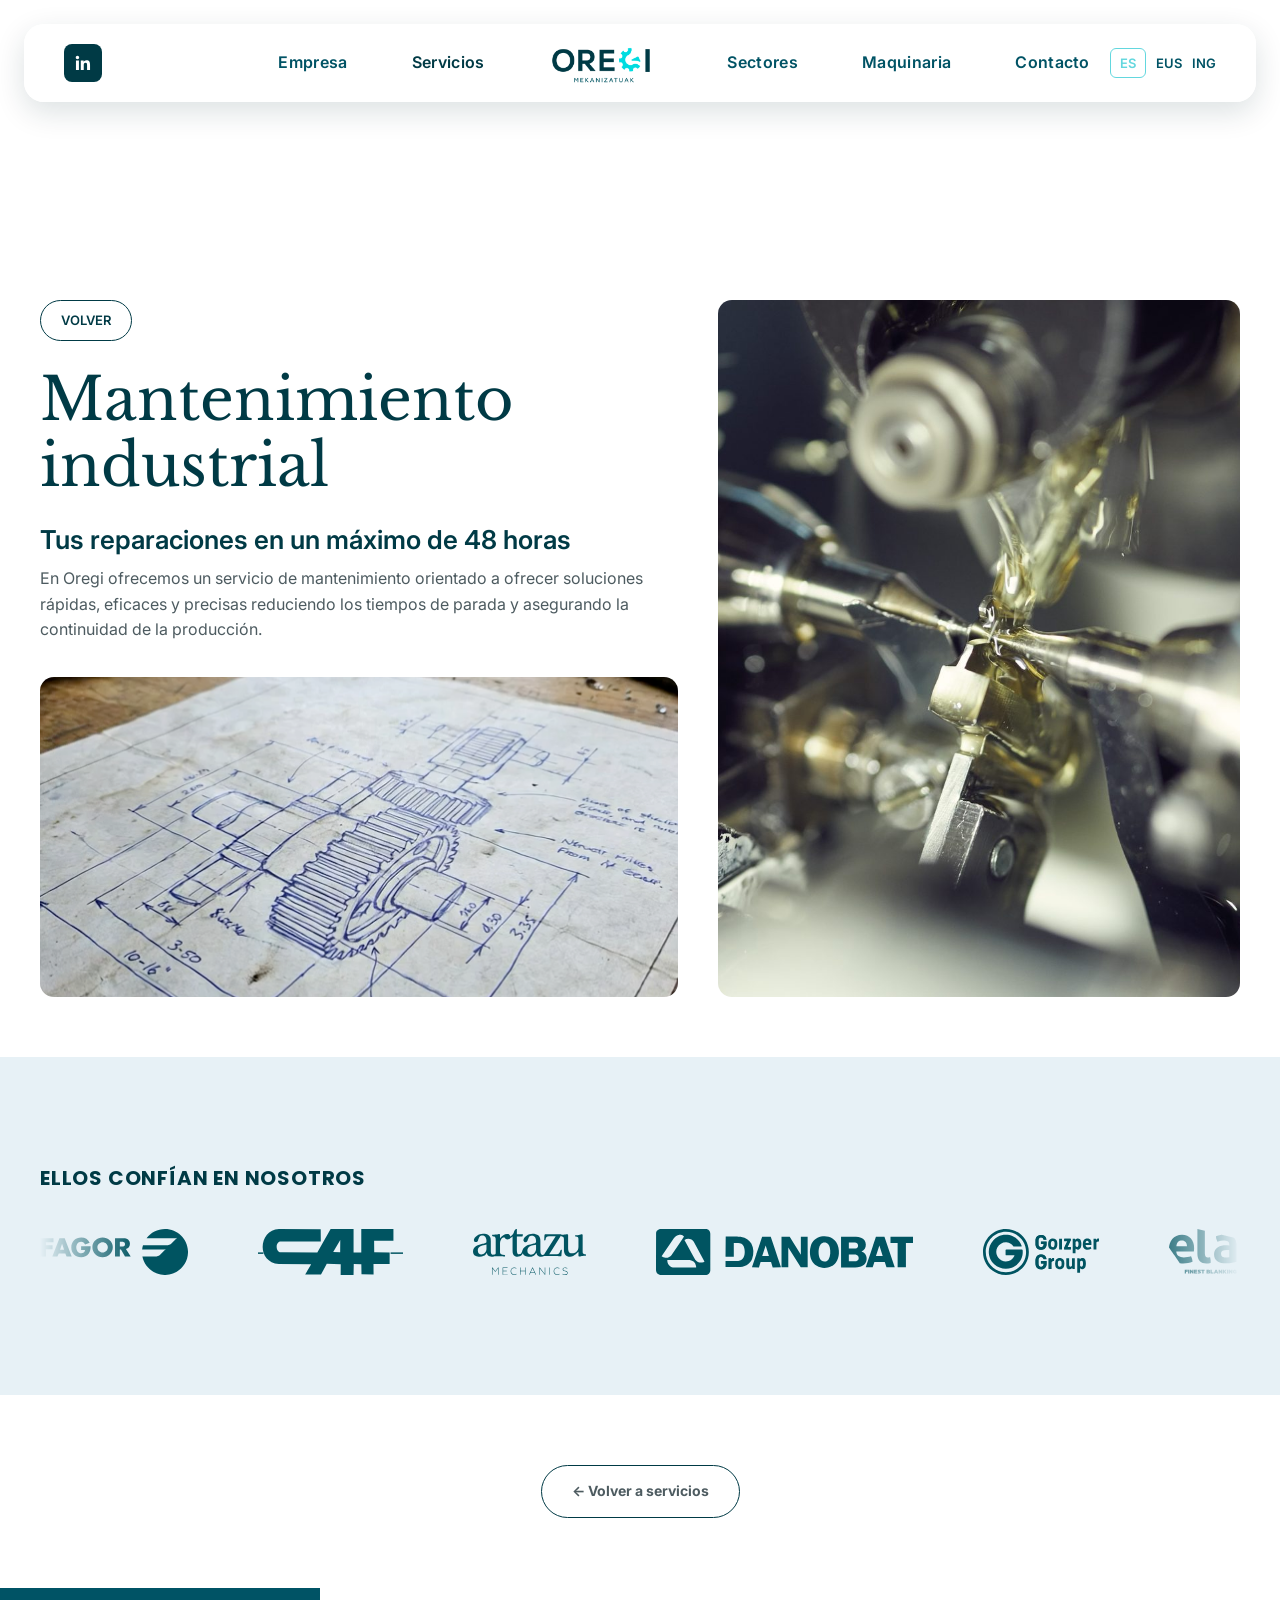
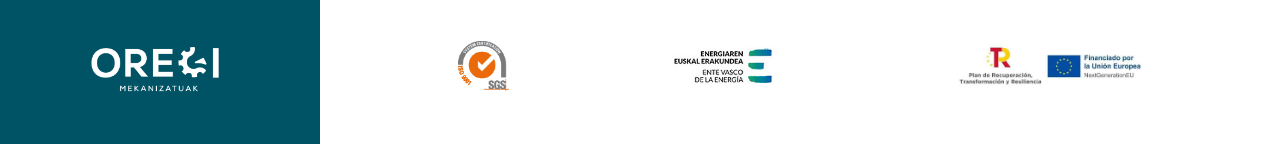
==== servicios/mantenimiento-industrial.html @ 9bdeaaed "Add heritage collage image to Nuestra historia, left-align text column" ====
<!DOCTYPE html>
<html lang="es">
<head>
<meta charset="UTF-8" />
<meta name="viewport" content="width=device-width, initial-scale=1.0" />
<title>Mantenimiento industrial — Oregi Mekanizatuak</title>
<meta name="description" content="Servicio de mantenimiento industrial rápido, eficaz y preciso que reduce los tiempos de parada y asegura la continuidad de la producción. Oregi Mekanizatuak, Bergara." />
<link rel="preconnect" href="https://fonts.googleapis.com" />
<link rel="preconnect" href="https://fonts.gstatic.com" crossorigin />
<link href="https://fonts.googleapis.com/css2?family=Poppins:wght@500;600;700&family=Inter:wght@400;500;600&family=Libre+Baskerville:ital@0;1&display=swap" rel="stylesheet" />
<link rel="stylesheet" href="../css/style.css?v=99" />
</head>
<body>

<nav class="site-nav">
  <div class="container">
    <a class="nav-social" href="#" aria-label="LinkedIn" target="_blank" rel="noopener">
      <svg viewBox="0 0 24 24"><path d="M20.447 20.452h-3.554v-5.569c0-1.328-.027-3.037-1.852-3.037-1.853 0-2.136 1.445-2.136 2.939v5.667H9.351V9h3.414v1.561h.046c.477-.9 1.637-1.85 3.37-1.85 3.601 0 4.267 2.37 4.267 5.455v6.286zM5.337 7.433c-1.144 0-2.063-.926-2.063-2.065 0-1.138.92-2.063 2.063-2.063 1.14 0 2.064.925 2.064 2.063 0 1.139-.925 2.065-2.064 2.065zm1.782 13.019H3.555V9h3.564v11.452z"/></svg>
    </a>
    <div class="nav-side nav-side-left">
      <ul class="nav-links">
        <li><a href="../index.html#empresa">Empresa</a></li>
        <li><a href="../index.html#servicios" class="active">Servicios</a></li>
      </ul>
    </div>
    <a href="../index.html" class="nav-logo"><img src="../img/logo-oregi-color.png" alt="Oregi Mekanizatuak" /></a>
    <div class="nav-side nav-side-right">
      <ul class="nav-links">
        <li><a href="../index.html#sectores">Sectores</a></li>
        <li><a href="../index.html#maquinaria">Maquinaria</a></li>
        <li><a href="../index.html#contacto">Contacto</a></li>
      </ul>
    </div>
    <div class="nav-lang">
      <span class="active">ES</span>
      <span>EUS</span>
      <span>ING</span>
    </div>
    <button class="nav-toggle" id="navToggle" aria-label="Abrir menú"><span></span><span></span><span></span></button>
  </div>
</nav>

<section class="service-hero">
  <div class="container service-hero-grid top-align">
    <div class="reveal">
      <a href="../index.html#servicios" class="back-btn">VOLVER</a>
      <h1>Mantenimiento<br />industrial</h1>
      <p class="service-hero-lead lead-lg">Tus reparaciones en un máximo de 48 horas</p>
      <p style="margin-top:6px;font-size:16px">En Oregi ofrecemos un servicio de mantenimiento orientado a ofrecer soluciones rápidas, eficaces y precisas reduciendo los tiempos de parada y asegurando la continuidad de la producción.</p>
      <video class="hero-video-block" src="../video/mantenimiento-hero.mp4" poster="../img/mantenimiento-hero-poster.jpg" autoplay muted loop playsinline></video>
    </div>
    <div class="service-hero-art reveal">
      <img src="../img/machine-tool.jpg" alt="Mantenimiento de maquinaria industrial en Oregi" />
    </div>
  </div>
</section>

<section class="section-tint">
  <div class="container">
    <div class="section-head reveal" style="margin-bottom:20px">
      <h2 style="font-size:20px;letter-spacing:0.04em;text-transform:uppercase">Ellos confían en nosotros</h2>
    </div>
    <div class="clients-marquee">
      <div class="clients-track">
        <img src="../img/clients/fagor.svg" alt="Fagor" />
        <img src="../img/clients/caf.svg" alt="CAF" />
        <img src="../img/clients/artazu.svg" alt="Artazu Mechanics" />
        <img src="../img/clients/danobat.svg" alt="Danobat" />
        <img src="../img/clients/goizper.svg" alt="Goizper Group" />
        <img src="../img/clients/elay.svg" alt="Elay" />
        <img src="../img/clients/urola.svg" alt="Urola" />
        <img src="../img/clients/erreka.svg" alt="Erreka" />
        <img src="../img/clients/lacor.svg" alt="Lacor" />
        <img src="../img/clients/recyde.svg" alt="Recyde" />
        <img src="../img/clients/fagor.svg" alt="" aria-hidden="true" />
        <img src="../img/clients/caf.svg" alt="" aria-hidden="true" />
        <img src="../img/clients/artazu.svg" alt="" aria-hidden="true" />
        <img src="../img/clients/danobat.svg" alt="" aria-hidden="true" />
        <img src="../img/clients/goizper.svg" alt="" aria-hidden="true" />
        <img src="../img/clients/elay.svg" alt="" aria-hidden="true" />
        <img src="../img/clients/urola.svg" alt="" aria-hidden="true" />
        <img src="../img/clients/erreka.svg" alt="" aria-hidden="true" />
        <img src="../img/clients/lacor.svg" alt="" aria-hidden="true" />
        <img src="../img/clients/recyde.svg" alt="" aria-hidden="true" />
      </div>
    </div>
  </div>
</section>

<div class="cta-back">
  <a href="../index.html#servicios">&larr; Volver a servicios</a>
</div>

<footer class="site-footer">
  <div class="footer-logo-block reveal">
    <img class="footer-logo" src="../img/logo-oregi-white.png" alt="Oregi Mekanizatuak" />
  </div>
  <div class="footer-partners reveal-group">
    <img class="badge-round" src="../img/iso-badge.png" alt="ISO 9001 SGS" />
    <img src="../img/eu-recovery-logo.png" alt="Plan de Recuperación, Transformación y Resiliencia — Financiado por la Unión Europea" />
    <img src="../img/ente-vasco-logo.jpg" alt="Ente Vasco de la Energía" />
  </div>
</footer>

<script src="../js/script.js?v=8"></script>
</body>
</html>
---- css/style.css ----
/* ===================================================
   Oregi Mekanizatuak — estilos generales
=================================================== */

:root {
  --dark: #003a45;
  --teal: #005365;
  --teal-2: #004a5a;
  --light-bg: #e7f1f6;
  --cyan: #00dce0;
  --cyan-2: #63d7de;
  --white: #ffffff;
  --text-body: #4d5b60;
  --text-body-light: rgba(255, 255, 255, 0.82);
  --max: 1280px;
  --radius: 14px;
  --font-head: 'Poppins', sans-serif;
  --font-body: 'Inter', sans-serif;
  --font-head-serif: 'Libre Baskerville', serif;
}

* , *::before, *::after { box-sizing: border-box; margin: 0; padding: 0; }

html { scroll-behavior: smooth; }

body {
  font-family: var(--font-body);
  color: var(--text-body);
  background: var(--white);
  line-height: 1.6;
  -webkit-font-smoothing: antialiased;
  overflow-x: hidden;
}

img { max-width: 100%; display: block; }

a { text-decoration: none; color: inherit; }

ul { list-style: none; }

button { font-family: inherit; cursor: pointer; }

h1, h2, h3, h4 {
  font-family: var(--font-head);
  color: var(--dark);
  font-weight: 700;
  line-height: 1.12;
}

.container {
  max-width: var(--max);
  margin: 0 auto;
  padding: 0 40px;
}

.eyebrow {
  display: inline-block;
  font-size: 13px;
  font-weight: 600;
  letter-spacing: 0.14em;
  color: var(--cyan);
  margin-bottom: 14px;
}

/* ===================== NAV ===================== */

.site-nav {
  position: fixed;
  top: 24px; left: 24px; right: 24px;
  z-index: 500;
  max-width: calc(var(--max) + 40px);
  margin: 0 auto;
  background: rgba(255, 255, 255, 0.97);
  border-radius: 20px;
  backdrop-filter: blur(10px);
  -webkit-backdrop-filter: blur(10px);
  box-shadow: 0 10px 30px rgba(0, 40, 50, 0.14);
}

.site-nav .container {
  display: flex;
  align-items: center;
  justify-content: space-between;
  height: 78px;
}

.nav-side {
  display: flex;
  align-items: center;
  gap: 28px;
  flex: 1;
  min-width: 0;
}
.nav-side-left { justify-content: flex-end; }
.nav-side-right { justify-content: flex-start; }

.nav-social {
  width: 38px;
  height: 38px;
  border-radius: 8px;
  background: var(--dark);
  color: var(--white);
  display: flex;
  align-items: center;
  justify-content: center;
  flex-shrink: 0;
}
.nav-social svg { width: 20px; height: 20px; fill: var(--white); }

.nav-links {
  display: flex;
  align-items: center;
  gap: 64px;
}
.nav-links a {
  font-size: 16px;
  font-weight: 600;
  letter-spacing: 0.02em;
  color: var(--teal);
  white-space: nowrap;
  transition: color 0.2s ease;
}
.nav-links a:hover { color: var(--cyan); }
.nav-links a.active { color: var(--dark); }

.nav-logo {
  display: flex;
  align-items: center;
  justify-content: center;
  flex-shrink: 0;
  margin: 0 56px;
}
.nav-logo img { height: 46px; width: auto; }

.nav-lang {
  display: flex;
  align-items: center;
  gap: 10px;
  flex-shrink: 0;
}
.nav-lang span {
  font-size: 13px;
  font-weight: 600;
  color: var(--teal);
  cursor: pointer;
}
.nav-lang span.active {
  color: var(--cyan-2);
  border: 1.5px solid var(--cyan-2);
  border-radius: 6px;
  padding: 4px 9px;
}

.nav-toggle {
  display: none;
  width: 30px; height: 22px;
  flex-direction: column;
  justify-content: space-between;
  background: none;
  border: none;
  flex-shrink: 0;
}
.nav-toggle span { display: block; height: 2.5px; width: 100%; background: var(--dark); border-radius: 2px; }

/* ===================== HERO (home) ===================== */

.hero {
  position: relative;
  min-height: 100vh;
  display: flex;
  align-items: center;
  justify-content: center;
  padding: 120px 0;
  overflow: hidden;
  text-align: center;
}
.hero::before {
  content: "";
  position: absolute;
  inset: 0;
  background: linear-gradient(180deg, rgba(0,20,25,0.55) 0%, rgba(0,25,30,0.72) 60%, rgba(0,58,69,0.9) 100%);
  z-index: 1;
}
.hero-bg {
  position: absolute;
  inset: 0;
  width: 100%; height: 100%;
  object-fit: cover;
  z-index: 0;
}
.hero-bg-static {
  display: none;
  position: absolute;
  inset: 0;
  width: 100%; height: 100%;
  object-fit: cover;
  z-index: 0;
}
.hero-mobile-overlay { display: none; }
.hero-content {
  position: relative;
  z-index: 2;
  max-width: 980px;
  margin: 0 auto;
  display: flex;
  flex-direction: column;
  align-items: center;
}
.hero-gear {
  width: 50px;
  margin-bottom: 26px;
}
.hero h1 {
  color: var(--white);
  font-family: 'Libre Baskerville', serif;
  font-size: clamp(30px, 4.6vw, 58px);
  font-weight: 400;
  line-height: 1.3;
}
.hero h1 .hero-line { display: block; white-space: nowrap; }
.hero h1 .hero-word { display: inline-block; white-space: nowrap; }
.hero h1 .letter {
  display: inline-block;
  opacity: 0;
  transform: translateY(22px);
  animation: letterIn 0.6s ease forwards;
}
@keyframes letterIn {
  to { opacity: 1; transform: translateY(0); }
}

/* ===================== SERVICE HERO (light) ===================== */

.service-hero {
  position: relative;
  padding: 300px 0 60px;
  background: var(--white);
  overflow: hidden;
  min-height: 1050px;
}
.ingenieria-section { padding-top: 90px; }
.service-hero-blueprint {
  position: absolute;
  top: 180px;
  right: -260px;
  width: 720px;
  max-width: 42vw;
  z-index: 0;
  pointer-events: none;
  -webkit-mask-image:
    linear-gradient(to right, transparent 0%, #000 14%),
    linear-gradient(to top, transparent 0%, #000 14%);
  -webkit-mask-repeat: no-repeat, no-repeat;
  -webkit-mask-size: 100% 100%, 100% 100%;
  -webkit-mask-composite: source-in;
  mask-image:
    linear-gradient(to right, transparent 0%, #000 14%),
    linear-gradient(to top, transparent 0%, #000 14%);
  mask-repeat: no-repeat, no-repeat;
  mask-size: 100% 100%, 100% 100%;
  mask-composite: intersect;
}
.back-btn {
  display: inline-flex;
  align-items: center;
  gap: 8px;
  margin-bottom: 26px;
  border: 1.5px solid var(--dark);
  border-radius: 30px;
  padding: 9px 20px;
  font-size: 13px;
  font-weight: 600;
  color: var(--dark);
  transition: all 0.2s ease;
}
.back-btn:hover { background: var(--dark); color: var(--white); }
.service-hero-text .back-btn { display: flex; width: max-content; }

.service-hero-grid {
  display: grid;
  grid-template-columns: 1.1fr 0.9fr;
  gap: 40px;
  align-items: center;
  position: relative;
  z-index: 2;
}
.service-hero-grid.single-col { display: block; }
.service-hero-text {
  position: relative;
  z-index: 1;
  max-width: 620px;
}
.service-hero-grid.single-col .service-hero-text { max-width: 900px; }
.service-hero h1 {
  font-family: var(--font-head-serif);
  font-weight: 400;
  font-size: clamp(38px, 4.6vw, 64px);
}
.service-hero-text h1 {
  font-size: clamp(50px, 6vw, 90px);
}
.hero-sub-grid {
  margin-top: 130px;
}
.service-hero-lead {
  font-weight: 600;
  color: var(--dark);
  font-size: 17px;
  margin: 20px 0 6px;
}
.service-hero-lead.lead-lg { font-size: 26px; }
.service-hero-text .service-hero-lead {
  font-family: var(--font-head-serif);
  font-weight: 400;
  font-size: clamp(38px, 4.6vw, 64px);
  color: var(--dark);
  margin: 0 0 8px;
}
.service-hero-grid.top-align { align-items: stretch; }
.service-hero-art {
  position: relative;
  height: 100%;
}
.service-hero-art img {
  position: relative;
  z-index: 1;
  width: 100%;
  height: 100%;
  object-fit: cover;
  border-radius: var(--radius);
}
.service-hero-art img.service-hero-gear-watermark {
  position: absolute;
  top: -40px;
  right: 30px;
  width: 55%;
  height: auto;
  object-fit: contain;
  z-index: 2;
  pointer-events: none;
  mix-blend-mode: multiply;
}
.hero-video-block {
  background: var(--teal);
  border-radius: var(--radius);
  width: 100%;
  height: 320px;
  margin-top: 34px;
  object-fit: cover;
  display: block;
}
.section-divider {
  border-top: 1px solid #d5dee1;
}

/* Accordion (materials list) */
.accordion {
  margin-top: 18px;
  border-top: 1px solid rgba(0,58,69,0.15);
  display: grid;
  grid-template-columns: 1fr 1fr;
  column-gap: 40px;
}
.accordion-item { border-bottom: 1px solid rgba(0,58,69,0.15); }
.accordion-trigger {
  width: 100%;
  display: flex;
  align-items: center;
  justify-content: space-between;
  gap: 12px;
  background: none;
  border: none;
  padding: 16px 2px;
  text-align: left;
  font-size: 16px;
  font-weight: 600;
  color: var(--dark);
}
.accordion-trigger .gear-ico { flex-shrink: 0; width: 20px; height: 20px; }
.accordion-trigger .label { flex: 1; }
.accordion-trigger .plus {
  font-size: 20px;
  font-weight: 400;
  color: var(--teal);
  transition: transform 0.25s ease;
  line-height: 1;
}
.accordion-item.open .plus { transform: rotate(45deg); }
.accordion-panel {
  max-height: 0;
  overflow: hidden;
  transition: max-height 0.3s ease;
}
.accordion-item.open .accordion-panel { max-height: 300px; }
.accordion-panel-inner { padding: 0 2px 18px 38px; font-size: 15px; color: var(--text-body); }

/* ===================== SECTION GENERIC ===================== */

section { position: relative; }

.section-dark {
  background: var(--teal);
  color: var(--text-body-light);
  padding: 110px 0;
}
.section-dark h2 { color: var(--white); }
.section-light {
  background: var(--white);
  padding: 110px 0;
}
.section-tint {
  background: var(--light-bg);
  padding: 110px 0;
}

.section-head {
  display: flex;
  justify-content: space-between;
  align-items: flex-end;
  gap: 40px;
  margin-bottom: 56px;
}
.section-head h2 { font-size: clamp(30px, 3.6vw, 44px); }
.section-head p { max-width: 420px; font-size: 15px; }
.section-head-center {
  justify-content: center;
  text-align: center;
}
.section-head-center h2 {
  font-family: var(--font-head-serif);
  font-weight: 400;
  font-size: clamp(38px, 4.6vw, 64px);
}
.section-dark .section-head p { color: var(--text-body-light); }

/* Servicios */
.services-section { overflow: hidden; }

.services-layout {
  position: relative;
  display: grid;
  grid-template-columns: 1fr 1.15fr;
  gap: 60px;
  align-items: center;
}

.services-gear-bg {
  position: absolute;
  top: 50%; left: 28%;
  width: 640px;
  max-width: 60vw;
  transform: translate(-50%, -50%);
  opacity: 0.55;
  filter: brightness(0) invert(90%) sepia(12%) saturate(300%) hue-rotate(155deg);
  pointer-events: none;
  z-index: 0;
}

.services-intro {
  position: relative;
  z-index: 1;
}
.services-intro h2 {
  font-family: var(--font-head-serif);
  font-weight: 400;
  font-size: clamp(38px, 4.6vw, 64px);
  margin-bottom: 30px;
}
.services-intro p {
  font-size: 15.5px;
  max-width: 440px;
  margin-bottom: 16px;
}
.services-intro strong { color: var(--dark); }

.services-cards {
  position: relative;
  z-index: 1;
  display: flex;
  flex-direction: column;
  gap: 26px;
}
.service-card {
  position: relative;
  overflow: hidden;
  background: var(--white);
  border: 1.5px solid rgba(0, 58, 69, 0.14);
  border-radius: var(--radius);
  padding: 34px 30px;
  display: flex;
  align-items: center;
  justify-content: space-between;
  gap: 20px;
  transition: border-color 0.25s ease, box-shadow 0.25s ease;
}
.service-card:hover { border-color: var(--cyan-2); box-shadow: 0 12px 30px rgba(0, 58, 69, 0.08); }
.service-card-gear-bg {
  position: absolute;
  top: 50%; right: -20px;
  width: 150px;
  transform: translateY(-50%);
  opacity: 0.35;
  filter: brightness(0) invert(90%) sepia(12%) saturate(300%) hue-rotate(155deg);
  pointer-events: none;
  z-index: 0;
}
.service-card h3, .service-card .more-btn { position: relative; z-index: 1; }
.service-card h3 {
  font-family: var(--font-head-serif);
  font-weight: 400;
  color: var(--dark);
  font-size: clamp(24px, 2.6vw, 32px);
}
.service-card .more-btn {
  flex-shrink: 0;
  display: inline-block;
  background: var(--dark);
  border-radius: 30px;
  padding: 13px 26px;
  font-size: 12px;
  font-weight: 700;
  letter-spacing: 0.04em;
  color: var(--white);
  transition: background 0.2s ease;
}
.service-card .more-btn:hover { background: var(--teal); }

.services-strip {
  position: relative;
  z-index: 1;
  margin-top: 70px;
  width: 100%;
  height: 340px;
  overflow: hidden;
}
.services-strip img { width: 100%; height: 100%; object-fit: cover; }
.services-strip::after { content: ""; position: absolute; inset: 0; background: rgba(0,20,25,0.5); }
.services-strip .strip-logo {
  position: absolute;
  inset: 0;
  z-index: 1;
  display: flex;
  align-items: center;
  justify-content: center;
}
.services-strip .strip-logo img {
  height: 78px;
  width: auto;
  filter: drop-shadow(0 6px 24px rgba(0,0,0,0.35));
}

/* Scroll reveal */
:root { --ease-reveal: cubic-bezier(0.23, 1, 0.32, 1); }
.reveal {
  opacity: 0;
  transform: translateY(32px);
  transition: opacity 0.7s var(--ease-reveal), transform 0.7s var(--ease-reveal);
}
.reveal.in-view {
  opacity: 1;
  transform: translateY(0);
}
.reveal-group > * {
  opacity: 0;
  transform: translateY(24px);
  transition: opacity 0.6s var(--ease-reveal), transform 0.6s var(--ease-reveal);
}
.reveal-group.in-view > * { opacity: 1; transform: translateY(0); }
.reveal-group.in-view > *:nth-child(1) { transition-delay: 0ms; }
.reveal-group.in-view > *:nth-child(2) { transition-delay: 70ms; }
.reveal-group.in-view > *:nth-child(3) { transition-delay: 140ms; }
.reveal-group.in-view > *:nth-child(4) { transition-delay: 210ms; }
.reveal-group.in-view > *:nth-child(5) { transition-delay: 280ms; }
.reveal-group.in-view > *:nth-child(6) { transition-delay: 350ms; }
.reveal-group.in-view > *:nth-child(7) { transition-delay: 420ms; }
.reveal-group.in-view > *:nth-child(8) { transition-delay: 490ms; }
.reveal-group.in-view > *:nth-child(n+9) { transition-delay: 560ms; }
@media (prefers-reduced-motion: reduce) {
  .reveal, .reveal-group > * {
    transform: none !important;
    transition: opacity 0.4s ease !important;
  }
}

/* Sectores tabs */
.sectores-tabs {
  display: flex;
  flex-wrap: wrap;
  justify-content: space-between;
  border-top: 1px solid rgba(0,58,69,0.12);
  padding-top: 10px;
  margin-bottom: 60px;
}
.sectores-tabs button {
  position: relative;
  display: flex;
  align-items: center;
  justify-content: center;
  background: none;
  border: none;
  border-radius: 12px;
  padding: 26px 18px;
  font-size: 15px;
  font-weight: 600;
  color: var(--dark);
  flex: 1;
  text-align: center;
  overflow: hidden;
}
.sectores-tabs button.active { background: var(--light-bg); }
.sectores-tabs button .gear-ico {
  position: absolute;
  top: 50%; left: 50%;
  width: 64px;
  height: 64px;
  transform: translate(-58%, -55%);
  opacity: 0.16;
  z-index: 0;
}
.sectores-tabs button.active .gear-ico { opacity: 0.3; }
.sectores-tabs button span { position: relative; z-index: 1; }

#sectores { padding-bottom: 0; padding-top: 60px; }
.maquinaria-grid {
  display: grid;
  grid-template-columns: 1fr 1fr;
  align-items: stretch;
  min-height: 520px;
  margin-top: 60px;
}
.maquinaria-text {
  position: relative;
  display: flex;
  flex-direction: column;
  justify-content: center;
  padding: 60px max(40px, calc((100vw - var(--max)) / 2 + 40px)) 60px max(40px, calc((100vw - var(--max)) / 2 + 40px));
  padding-right: 50px;
}
.maquinaria-gear-bg {
  position: absolute;
  top: 50%; left: 55%;
  width: 460px;
  max-width: 60vw;
  transform: translate(-50%, -50%);
  opacity: 0.5;
  filter: brightness(0) invert(90%) sepia(12%) saturate(300%) hue-rotate(155deg);
  pointer-events: none;
  z-index: 0;
}
.maquinaria-text h3,
.maquinaria-text ul { position: relative; z-index: 1; }
.maquinaria-text h3 {
  font-family: var(--font-head-serif);
  font-weight: 400;
  font-size: clamp(38px, 4.6vw, 64px);
  margin-bottom: 26px;
}
.maquinaria-text ul { display: flex; flex-direction: column; gap: 16px; }
.maquinaria-text li {
  display: flex;
  gap: 12px;
  font-size: 15px;
  color: var(--text-body);
}
.maquinaria-text li .gear-ico { flex-shrink: 0; width: 18px; height: 18px; margin-top: 2px; }
.maquinaria-grid .photo-wrap { position: relative; height: 100%; }
.maquinaria-grid .photo-wrap img {
  width: 100%;
  height: 100%;
  object-fit: cover;
  display: block;
}

/* Historia */
.historia {
  position: relative;
}
.historia-grid {
  display: grid;
  grid-template-columns: 1.05fr 0.95fr;
  gap: 70px;
  align-items: center;
  position: relative;
  z-index: 1;
}
.historia-text-col { text-align: left; }
.historia-logo { height: 54px; margin: 0 0 34px; }
.historia h2 {
  color: var(--white);
  font-family: var(--font-head-serif);
  font-weight: 400;
  font-size: clamp(48px, 6vw, 84px);
  margin-bottom: 30px;
}
.historia-text {
  position: relative;
}
.historia-text p { position: relative; z-index: 1; margin-bottom: 20px; font-size: 15.5px; text-align: left; text-wrap: balance; }
.historia-text p strong { color: var(--white); }
.historia-gear-bg {
  position: absolute;
  top: -40px; right: -20px;
  width: 340px;
  opacity: 0.06;
  z-index: 0;
  pointer-events: none;
}
.historia-signs { position: relative; z-index: 1; display: flex; align-items: flex-end; justify-content: flex-start; gap: 60px; margin-top: 40px; flex-wrap: wrap; }
.historia-sign { width: 170px; height: auto; opacity: 0.9; }
.historia-sign-aitor { width: 130px; }

.historia-heritage {
  position: relative;
  aspect-ratio: 1 / 1;
}
.historia-heritage img {
  width: 100%;
  height: 100%;
  object-fit: cover;
  -webkit-mask-image:
    linear-gradient(to right, transparent 0%, #000 14%, #000 86%, transparent 100%),
    linear-gradient(to bottom, transparent 0%, #000 14%, #000 86%, transparent 100%);
  -webkit-mask-repeat: no-repeat, no-repeat;
  -webkit-mask-size: 100% 100%, 100% 100%;
  -webkit-mask-composite: source-in;
  mask-image:
    linear-gradient(to right, transparent 0%, #000 14%, #000 86%, transparent 100%),
    linear-gradient(to bottom, transparent 0%, #000 14%, #000 86%, transparent 100%);
  mask-repeat: no-repeat, no-repeat;
  mask-size: 100% 100%, 100% 100%;
  mask-composite: intersect;
}

/* Contacto */
.contact-grid {
  display: grid;
  grid-template-columns: 0.85fr 1.15fr;
  gap: 60px;
  align-items: start;
}
h2.contact-title {
  font-family: var(--font-head-serif);
  font-weight: 400;
  font-size: clamp(38px, 4.6vw, 64px);
  color: var(--dark);
  margin-bottom: 34px;
}
.contact-gear-ico { width: 40px; height: 40px; margin-bottom: 18px; }
.contact-info h3 {
  font-size: 19px;
  font-weight: 700;
  letter-spacing: 0.03em;
  color: var(--dark);
  margin-bottom: 10px;
}
.contact-info p,
.contact-info a.contact-mail,
.contact-info .contact-phone {
  font-family: var(--font-body);
  font-size: 17px;
  display: block;
  margin-bottom: 4px;
}
.contact-info .contact-phone { margin-top: 16px; }
.contact-info a.contact-mail,
.contact-info .contact-phone {
  font-weight: 700;
  color: var(--dark);
}

.contact-form-wrap { position: relative; }
.contact-form-wrap form { display: flex; flex-direction: column; }
.form-row { display: grid; grid-template-columns: 1fr 1fr; gap: 16px; margin-bottom: 16px; }
.form-field input,
.form-field textarea {
  width: 100%;
  border: 1.5px solid rgba(0,58,69,0.2);
  border-radius: 10px;
  padding: 14px 16px;
  font-family: inherit;
  font-size: 14px;
  color: var(--dark);
  background: var(--white);
}
.form-field textarea { min-height: 120px; resize: vertical; margin-bottom: 20px; }
.form-field input:focus, .form-field textarea:focus { outline: none; border-color: var(--cyan-2); }
.btn-submit {
  align-self: flex-end;
  background: var(--dark);
  color: var(--white);
  border: none;
  border-radius: 10px;
  padding: 15px 34px;
  font-size: 14px;
  font-weight: 700;
  letter-spacing: 0.03em;
  transition: background 0.2s ease;
}
.btn-submit:hover { background: var(--dark); }

/* Footer */
.site-footer {
  display: flex;
  align-items: stretch;
  flex-wrap: wrap;
}
.footer-logo-block {
  background: var(--teal);
  flex: 0 0 320px;
  display: flex;
  align-items: center;
  justify-content: center;
  padding: 50px 40px;
}
.footer-logo { height: 56px; }
.footer-partners {
  flex: 1;
  background: var(--white);
  display: flex;
  align-items: center;
  justify-content: space-evenly;
  flex-wrap: wrap;
  gap: 40px;
  padding: 40px;
  min-width: 280px;
}
.footer-partners img { max-height: 50px; }
.footer-partners img.badge-round { height: 76px; }

/* Client logos strip (infinite marquee) */
.clients-marquee {
  overflow: hidden;
  padding: 20px 0 10px;
  -webkit-mask-image: linear-gradient(to right, transparent, #000 8%, #000 92%, transparent);
  mask-image: linear-gradient(to right, transparent, #000 8%, #000 92%, transparent);
}
.clients-track {
  display: flex;
  align-items: center;
  gap: 70px;
  width: max-content;
  animation: clients-scroll 28s linear infinite;
}
.clients-marquee:hover .clients-track { animation-play-state: paused; }
.clients-track img {
  height: 46px;
  width: auto;
  flex-shrink: 0;
}
@keyframes clients-scroll {
  from { transform: translateX(0); }
  to { transform: translateX(-50%); }
}

/* Photo pair (mantenimiento) */
.photo-pair {
  display: grid;
  grid-template-columns: 1.2fr 1fr;
  gap: 24px;
  margin-top: 60px;
}
.photo-pair img { border-radius: var(--radius); width: 100%; height: 320px; object-fit: cover; }
.photo-pair img.grayscale { filter: grayscale(1); }

/* Treatments list */
.treatments-grid {
  display: grid;
  grid-template-columns: 1fr 1fr;
  gap: 50px;
  align-items: start;
}
.treatments-grid h3 { position: relative; z-index: 2; font-family: var(--font-head-serif); font-weight: 400; font-size: clamp(38px, 4.6vw, 64px); grid-column: 1 / -1; margin-bottom: 30px; }
.treatments-divider { position: relative; z-index: 2; border-top: 1px solid #d5dee1; margin-bottom: 34px; }
.subcontrata-section { position: relative; overflow: hidden; padding-bottom: 320px; }
.subcontrata-plano {
  position: absolute;
  right: -60px;
  bottom: -40px;
  width: 1150px;
  max-width: 92vw;
  z-index: 1;
  pointer-events: none;
}
.treatments-grid { position: relative; z-index: 2; }
.subcontrata-art {
  position: relative;
  height: 460px;
  margin-top: 10px;
}
.subcontrata-art-bg,
.subcontrata-art-fg {
  position: absolute;
  top: 0;
  right: 0;
  width: 460px;
  max-width: 100%;
  pointer-events: none;
}
.subcontrata-art-bg { opacity: 0.45; right: 130px; }
.subcontrata-art-fg { top: 2px; right: 4px; z-index: 1; }
.treatment-col { display: flex; flex-direction: column; gap: 18px; }
.treatment-block .t-title { display: flex; align-items: center; gap: 10px; font-weight: 700; color: var(--dark); font-size: 15px; margin-bottom: 6px; }
.treatment-block .t-title .gear-ico { width: 18px; height: 18px; flex-shrink: 0; }
.treatment-block ul { padding-left: 30px; }
.treatment-block li { font-size: 14.5px; color: var(--text-body); margin-bottom: 3px; }

/* Ingenieria */
.ingenieria-grid {
  display: grid;
  grid-template-columns: 0.62fr 1fr;
  grid-template-areas: "media title" "media body";
  grid-template-rows: auto 1fr;
  column-gap: 60px;
  row-gap: 20px;
  align-items: stretch;
  min-height: 560px;
}
.ingenieria-title { grid-area: title; align-self: start; margin: 10px 0 0; font-family: var(--font-head-serif); font-weight: 400; font-size: clamp(38px, 4.6vw, 64px); }
.ingenieria-media { grid-area: media; position: relative; height: 100%; overflow: hidden; }
.ingenieria-grid .eng-photo {
  width: 100%;
  height: 100%;
  object-fit: cover;
  border-radius: var(--radius);
  filter: brightness(0.55);
}
.ingenieria-text { grid-area: body; display: flex; flex-direction: column; justify-content: flex-start; gap: 30px; }
.ingenieria-divider { border-top: 1px solid #d5dee1; }
.ingenieria-body { display: flex; align-items: flex-start; gap: 40px; }
.ingenieria-paragraphs { flex: 1; display: flex; flex-direction: column; gap: 18px; }
.nx-logo-overlay {
  position: absolute;
  left: 24px;
  bottom: 24px;
  width: 150px;
  background: rgba(255, 255, 255, 0.94);
  border-radius: 12px;
  padding: 12px 16px;
  box-shadow: 0 8px 24px rgba(0, 40, 50, 0.18);
  z-index: 1;
}

/* Mecanizado de precision */
.precision-section {
  position: relative;
  overflow: hidden;
}
.precision-section h3 {
  font-family: var(--font-head-serif);
  font-weight: 400;
  font-size: clamp(38px, 4.6vw, 64px);
  color: var(--dark);
  margin-bottom: 30px;
}
.precision-divider { border-top: 1px solid #d5dee1; margin-bottom: 34px; }
.precision-section p {
  max-width: 640px;
  color: var(--text-body);
}
.precision-section .container { position: relative; z-index: 1; }
.precision-rings {
  position: absolute;
  top: 50%;
  right: 60px;
  width: 300px;
  max-width: 28vw;
  z-index: 0;
  pointer-events: none;
}
.precision-rings.reveal.in-view { transform: translateY(-50%); }
.precision-rings.reveal { transform-origin: center center; }

/* Verificacion */
.verificacion {
  position: relative;
  overflow: hidden;
  padding: 110px 0 70px;
}
.verificacion-seal {
  display: block;
  width: 130px;
  max-width: 34vw;
  margin: 30px auto 0;
  opacity: 0.35;
  pointer-events: none;
}
.verificacion .container { position: relative; z-index: 1; text-align: center; }
.verificacion h3 {
  font-family: var(--font-head-serif);
  font-weight: 400;
  font-size: clamp(42px, 5.6vw, 80px);
  line-height: 1.15;
  max-width: 640px;
  margin: 0 auto;
}
.verificacion-divider {
  position: relative;
  z-index: 1;
  border-top: 1px solid #d5dee1;
  margin-top: 60px;
}

/* Gear icon inline */
.gear-ico { color: var(--cyan-2); }

/* CTA link back to services from service pages footer */
.cta-back {
  text-align: center;
  padding: 70px 0;
}
.cta-back a {
  display: inline-flex;
  align-items: center;
  gap: 10px;
  border: 1.5px solid var(--dark);
  border-radius: 30px;
  padding: 14px 30px;
  font-weight: 700;
  font-size: 14px;
}
.cta-back a:hover { background: var(--dark); color: var(--white); }

/* ===================== RESPONSIVE ===================== */

@media (max-width: 980px) {
  .services-layout,
  .maquinaria-grid,
  .contact-grid,
  .historia-grid,
  .ingenieria-grid,
  .treatments-grid,
  .photo-pair,
  .service-hero-grid { grid-template-columns: 1fr; }
  .historia-heritage { max-width: 480px; margin: 40px auto 0; }
  .accordion { grid-template-columns: 1fr; }
  .service-hero { padding: 110px 0 50px; min-height: 0; }
  .service-hero-art { order: -1; max-width: 420px; height: 340px; margin: 0 auto 20px; }
  .services-gear-bg { top: 190px; left: 50%; width: 300px; max-width: 70vw; opacity: 0.4; }
  .service-hero-blueprint { display: none; }
  .precision-rings { width: 220px; max-width: 34vw; right: 30px; }
  .footer-partners { justify-content: center; }
  .ingenieria-grid { grid-template-areas: "media" "title" "body"; row-gap: 10px; }
  .ingenieria-title { margin-top: 28px; }
  .ingenieria-media { height: 520px; }
  .ingenieria-body { flex-direction: column; }
  .subcontrata-art { height: 400px; }
  .subcontrata-art-bg, .subcontrata-art-fg { width: 400px; }
  .subcontrata-art-bg { right: 30px; }
  .treatments-grid h3 { margin-bottom: 16px; }
  .treatments-divider { margin-bottom: 18px; }
  .subcontrata-plano { width: 700px; max-width: none; bottom: 60px; right: -250px; }
  .subcontrata-plano.reveal.in-view { transform: rotate(90deg); }
  .subcontrata-plano.reveal { transform-origin: center center; }
}

@media (max-width: 760px) {
  .container { padding: 0 22px; }
  .hero-sub-grid { margin-top: 60px; }
  .accordion { margin-top: 14px; }
  .service-hero-text .service-hero-lead { font-size: clamp(26px, 7vw, 34px); }
  .hero-bg { display: none; }
  .hero-bg-static { display: block; }
  .hero::before { display: none; }
  .hero-mobile-overlay {
    display: block;
    position: absolute;
    inset: 0;
    z-index: 1;
    background: var(--teal);
    mix-blend-mode: multiply;
  }
  .nav-side, .nav-lang { display: none; }
  .nav-toggle { display: flex; }
  .site-nav .container { height: 70px; position: relative; }
  .nav-logo { position: absolute; left: 50%; top: 50%; transform: translate(-50%, -50%); margin: 0; }
  .nav-social { display: flex; order: 1; }
  .nav-toggle { order: 2; }
  .site-nav {
    transition:
      top 420ms var(--ease-reveal),
      left 420ms var(--ease-reveal),
      right 420ms var(--ease-reveal),
      bottom 420ms var(--ease-reveal),
      border-radius 420ms var(--ease-reveal),
      background 420ms var(--ease-reveal);
  }
  .hero { padding-bottom: 70px; }
  .hero h1 { font-size: clamp(26px, 7.5vw, 40px); }
  .hero h1 .hero-line { white-space: normal; }
  .section-dark, .section-light, .section-tint { padding: 70px 0; }
  .ingenieria-section { padding-top: 8px; }
  .section-head { flex-direction: column; align-items: flex-start; }
  .form-row { grid-template-columns: 1fr; }
  .sectores-tabs { display: grid; grid-template-columns: 1fr 1fr; gap: 12px; }
  .sectores-tabs button { min-width: 0; padding: 22px 14px; font-size: 14px; }
  .services-cards { gap: 20px; }
  .service-card { flex-direction: column; align-items: flex-start; gap: 20px; padding: 28px 24px; }
  .service-card .more-btn { align-self: flex-start; }
  .footer-logo-block { flex: 1 1 100%; }
  .footer-partners { justify-content: center; }
  .verificacion h3 { max-width: 100%; text-align: center; }
  .verificacion .container { display: flex; flex-direction: column; align-items: center; }
  .precision-rings {
    position: static;
    display: block;
    width: 180px;
    max-width: 55vw;
    margin: 0 auto 24px;
  }
  .precision-rings.reveal.in-view { transform: translateY(0); }
  .reveal { transform: translateY(56px); transition-duration: 0.85s; }
  .reveal-group > * { transform: translateY(42px); transition-duration: 0.75s; }
}

/* Mobile nav panel — smooth full-screen takeover */
.nav-toggle span {
  transition: transform 300ms var(--ease-reveal), opacity 200ms ease;
  transform-origin: center;
}
.site-nav.mobile-open .nav-toggle span:nth-child(1) { transform: translateY(9.5px) rotate(45deg); }
.site-nav.mobile-open .nav-toggle span:nth-child(2) { opacity: 0; }
.site-nav.mobile-open .nav-toggle span:nth-child(3) { transform: translateY(-9.5px) rotate(-45deg); }

.site-nav.mobile-open {
  top: 0; left: 0; right: 0; bottom: 0;
  max-width: none;
  border-radius: 0;
  background: var(--white);
  box-shadow: none;
  overflow-y: auto;
}
.site-nav.mobile-open .container {
  flex-direction: column;
  flex-wrap: nowrap;
  justify-content: center;
  align-items: flex-start;
  text-align: left;
  height: auto;
  min-height: 100%;
  padding-top: 34px;
  padding-bottom: 40px;
}
.site-nav.mobile-open .nav-logo {
  position: fixed;
  top: 30px;
  left: 36px;
  margin: 0;
  transform: none;
}
.site-nav.mobile-open .nav-toggle {
  position: fixed;
  top: 30px;
  right: 36px;
}
.site-nav.mobile-open .nav-social {
  display: flex;
  position: fixed;
  right: 36px;
  bottom: 28px;
}
.site-nav.mobile-open .nav-lang {
  display: flex;
  position: fixed;
  top: 34px;
  right: 84px;
}
.site-nav.mobile-open .nav-side {
  display: flex;
  flex-direction: column;
  align-items: flex-start;
  text-align: left;
  gap: 20px;
  padding: 0;
  opacity: 0;
  transform: translateY(14px);
  transition: opacity 420ms var(--ease-reveal) 120ms, transform 420ms var(--ease-reveal) 120ms;
}
.site-nav.mobile-open .nav-side-left { margin-top: 0; }
.site-nav.mobile-open .nav-side-right { margin-top: 24px; }
.site-nav.mobile-open.nav-panel-visible .nav-side { opacity: 1; transform: translateY(0); }
.site-nav.mobile-open .nav-links { flex-direction: column; align-items: flex-start; gap: 20px; }
.site-nav.mobile-open .nav-links a { font-size: 26px; font-family: var(--font-head-serif); }
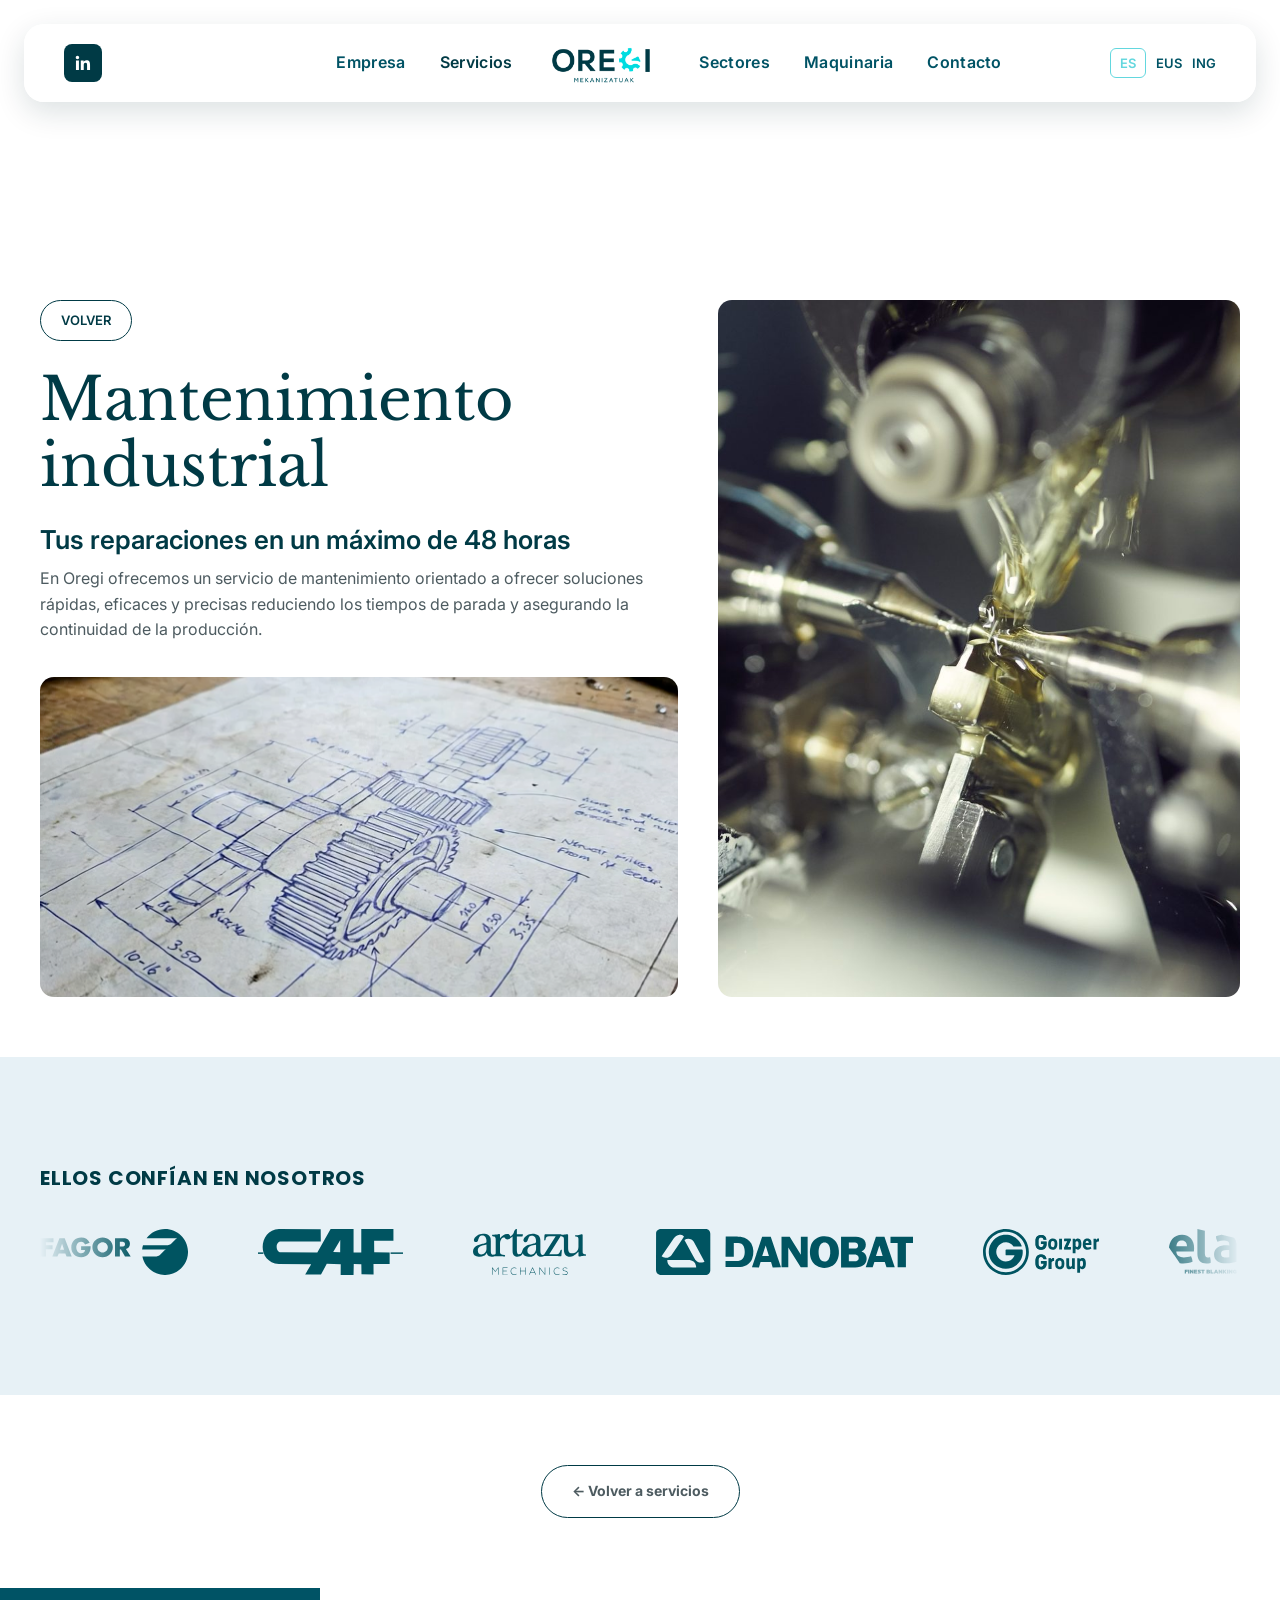
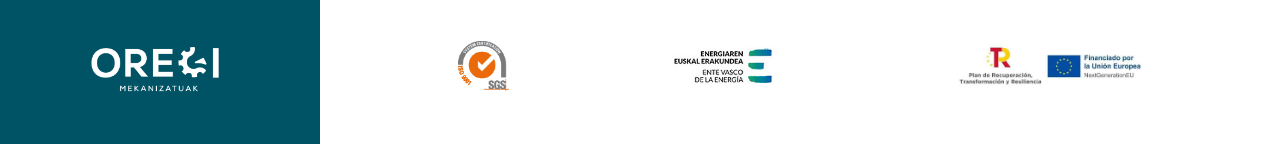
==== commit 1aaf73e7: "Tighten nav spacing so longer Basque nav labels don't overlap the language switcher" ====
--- a/servicios/mantenimiento-industrial.html
+++ b/servicios/mantenimiento-industrial.html
@@ -1,5 +1,5 @@
 <!DOCTYPE html>
-<html lang="es">
+<html lang="es" data-title-key="mantenimiento.pageTitle">
 <head>
 <meta charset="UTF-8" />
 <meta name="viewport" content="width=device-width, initial-scale=1.0" />
@@ -8,7 +8,7 @@
 <link rel="preconnect" href="https://fonts.googleapis.com" />
 <link rel="preconnect" href="https://fonts.gstatic.com" crossorigin />
 <link href="https://fonts.googleapis.com/css2?family=Poppins:wght@500;600;700&family=Inter:wght@400;500;600&family=Libre+Baskerville:ital@0;1&display=swap" rel="stylesheet" />
-<link rel="stylesheet" href="../css/style.css?v=99" />
+<link rel="stylesheet" href="../css/style.css?v=104" />
 </head>
 <body>
 
@@ -19,38 +19,38 @@
     </a>
     <div class="nav-side nav-side-left">
       <ul class="nav-links">
-        <li><a href="../index.html#empresa">Empresa</a></li>
-        <li><a href="../index.html#servicios" class="active">Servicios</a></li>
+        <li><a href="../index.html#empresa" data-i18n="nav.empresa">Empresa</a></li>
+        <li><a href="../index.html#servicios" class="active" data-i18n="nav.servicios">Servicios</a></li>
       </ul>
     </div>
     <a href="../index.html" class="nav-logo"><img src="../img/logo-oregi-color.png" alt="Oregi Mekanizatuak" /></a>
     <div class="nav-side nav-side-right">
       <ul class="nav-links">
-        <li><a href="../index.html#sectores">Sectores</a></li>
-        <li><a href="../index.html#maquinaria">Maquinaria</a></li>
-        <li><a href="../index.html#contacto">Contacto</a></li>
+        <li><a href="../index.html#sectores" data-i18n="nav.sectores">Sectores</a></li>
+        <li><a href="../index.html#maquinaria" data-i18n="nav.maquinaria">Maquinaria</a></li>
+        <li><a href="../index.html#contacto" data-i18n="nav.contacto">Contacto</a></li>
       </ul>
     </div>
     <div class="nav-lang">
-      <span class="active">ES</span>
-      <span>EUS</span>
-      <span>ING</span>
+      <span class="active" data-lang="es">ES</span>
+      <span data-lang="eu">EUS</span>
+      <span data-lang="en">ING</span>
     </div>
-    <button class="nav-toggle" id="navToggle" aria-label="Abrir menú"><span></span><span></span><span></span></button>
+    <button class="nav-toggle" id="navToggle" aria-label="Abrir menú" data-i18n-attr="aria-label:nav.toggleAria"><span></span><span></span><span></span></button>
   </div>
 </nav>
 
 <section class="service-hero">
   <div class="container service-hero-grid top-align">
     <div class="reveal">
-      <a href="../index.html#servicios" class="back-btn">VOLVER</a>
-      <h1>Mantenimiento<br />industrial</h1>
-      <p class="service-hero-lead lead-lg">Tus reparaciones en un máximo de 48 horas</p>
-      <p style="margin-top:6px;font-size:16px">En Oregi ofrecemos un servicio de mantenimiento orientado a ofrecer soluciones rápidas, eficaces y precisas reduciendo los tiempos de parada y asegurando la continuidad de la producción.</p>
+      <a href="../index.html#servicios" class="back-btn" data-i18n="common.back">VOLVER</a>
+      <h1 data-i18n="mantenimiento.hero.title">Mantenimiento<br />industrial</h1>
+      <p class="service-hero-lead lead-lg" data-i18n="mantenimiento.hero.lead">Tus reparaciones en un máximo de 48 horas</p>
+      <p style="margin-top:6px;font-size:16px" data-i18n="mantenimiento.hero.text">En Oregi ofrecemos un servicio de mantenimiento orientado a ofrecer soluciones rápidas, eficaces y precisas reduciendo los tiempos de parada y asegurando la continuidad de la producción.</p>
       <video class="hero-video-block" src="../video/mantenimiento-hero.mp4" poster="../img/mantenimiento-hero-poster.jpg" autoplay muted loop playsinline></video>
     </div>
     <div class="service-hero-art reveal">
-      <img src="../img/machine-tool.jpg" alt="Mantenimiento de maquinaria industrial en Oregi" />
+      <img src="../img/machine-tool.jpg" alt="Mantenimiento de maquinaria industrial en Oregi" data-i18n-attr="alt:mantenimiento.photoAlt" />
     </div>
   </div>
 </section>
@@ -58,7 +58,7 @@
 <section class="section-tint">
   <div class="container">
     <div class="section-head reveal" style="margin-bottom:20px">
-      <h2 style="font-size:20px;letter-spacing:0.04em;text-transform:uppercase">Ellos confían en nosotros</h2>
+      <h2 style="font-size:20px;letter-spacing:0.04em;text-transform:uppercase" data-i18n="clients.title">Ellos confían en nosotros</h2>
     </div>
     <div class="clients-marquee">
       <div class="clients-track">
@@ -88,7 +88,7 @@
 </section>
 
 <div class="cta-back">
-  <a href="../index.html#servicios">&larr; Volver a servicios</a>
+  <a href="../index.html#servicios" data-i18n="common.backToServices">&larr; Volver a servicios</a>
 </div>
 
 <footer class="site-footer">
@@ -102,6 +102,6 @@
   </div>
 </footer>
 
-<script src="../js/script.js?v=8"></script>
+<script src="../js/script.js?v=9"></script>
 </body>
 </html>
--- a/css/style.css
+++ b/css/style.css
@@ -110,7 +110,7 @@
 .nav-links {
   display: flex;
   align-items: center;
-  gap: 64px;
+  gap: 34px;
 }
 .nav-links a {
   font-size: 16px;
@@ -128,7 +128,7 @@
   align-items: center;
   justify-content: center;
   flex-shrink: 0;
-  margin: 0 56px;
+  margin: 0 28px;
 }
 .nav-logo img { height: 46px; width: auto; }
 
@@ -709,26 +709,25 @@
 .historia-sign { width: 170px; height: auto; opacity: 0.9; }
 .historia-sign-aitor { width: 130px; }
 
+.historia-grid-alt { grid-template-columns: 0.95fr 1.05fr; }
+.historia-heritage-title {
+  margin: 0 0 30px;
+  color: var(--white);
+  font-family: var(--font-head-serif);
+  font-weight: 400;
+  font-size: clamp(48px, 6vw, 84px);
+  line-height: 1.1;
+}
 .historia-heritage {
   position: relative;
   aspect-ratio: 1 / 1;
+  border-radius: var(--radius);
+  overflow: hidden;
 }
 .historia-heritage img {
   width: 100%;
   height: 100%;
   object-fit: cover;
-  -webkit-mask-image:
-    linear-gradient(to right, transparent 0%, #000 14%, #000 86%, transparent 100%),
-    linear-gradient(to bottom, transparent 0%, #000 14%, #000 86%, transparent 100%);
-  -webkit-mask-repeat: no-repeat, no-repeat;
-  -webkit-mask-size: 100% 100%, 100% 100%;
-  -webkit-mask-composite: source-in;
-  mask-image:
-    linear-gradient(to right, transparent 0%, #000 14%, #000 86%, transparent 100%),
-    linear-gradient(to bottom, transparent 0%, #000 14%, #000 86%, transparent 100%);
-  mask-repeat: no-repeat, no-repeat;
-  mask-size: 100% 100%, 100% 100%;
-  mask-composite: intersect;
 }
 
 /* Contacto */
@@ -1031,7 +1030,12 @@
   .treatments-grid,
   .photo-pair,
   .service-hero-grid { grid-template-columns: 1fr; }
-  .historia-heritage { max-width: 480px; margin: 40px auto 0; }
+  .historia-heritage-col { text-align: center; }
+  .historia-heritage { max-width: 480px; margin: 0 auto; }
+  .historia-text-col { text-align: center; margin-top: 40px; }
+  .historia-logo { margin: 0 auto 34px; }
+  .historia-text p { text-align: center; }
+  .historia-signs { justify-content: center; }
   .accordion { grid-template-columns: 1fr; }
   .service-hero { padding: 110px 0 50px; min-height: 0; }
   .service-hero-art { order: -1; max-width: 420px; height: 340px; margin: 0 auto 20px; }
